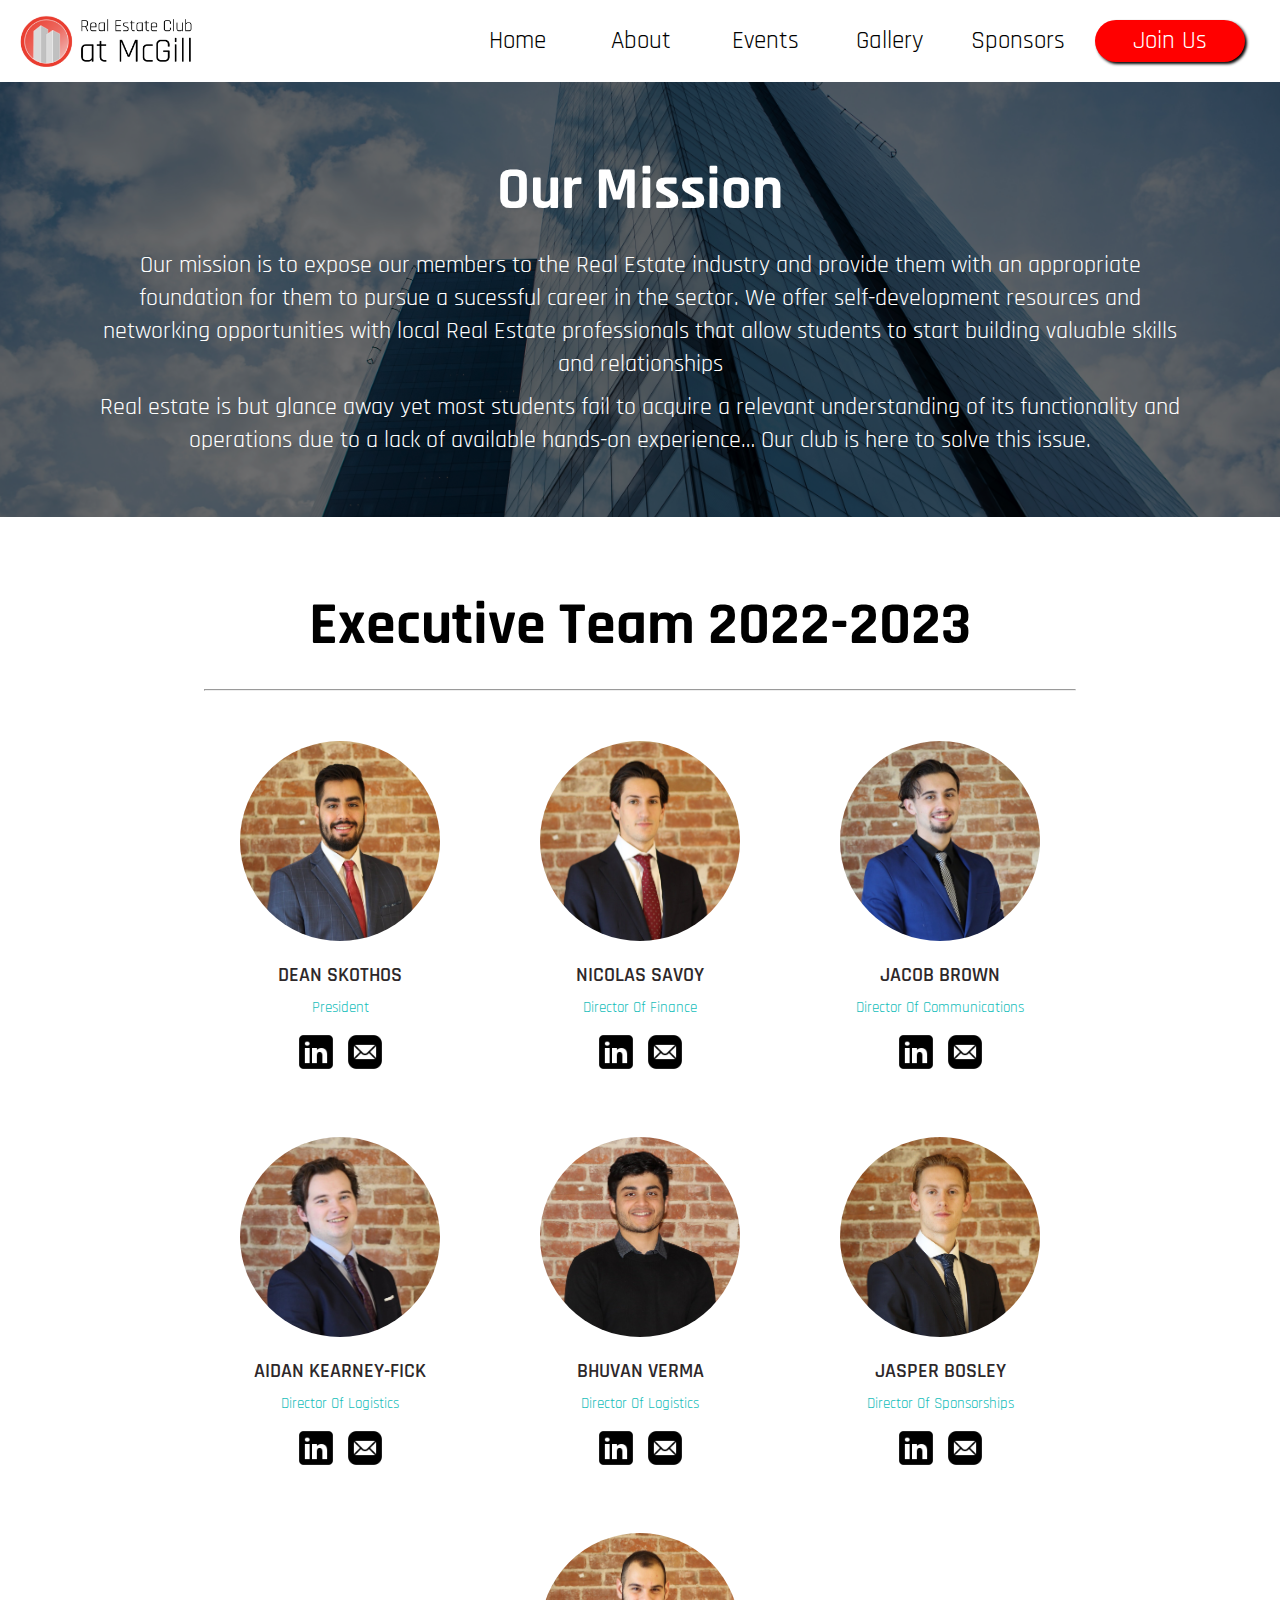
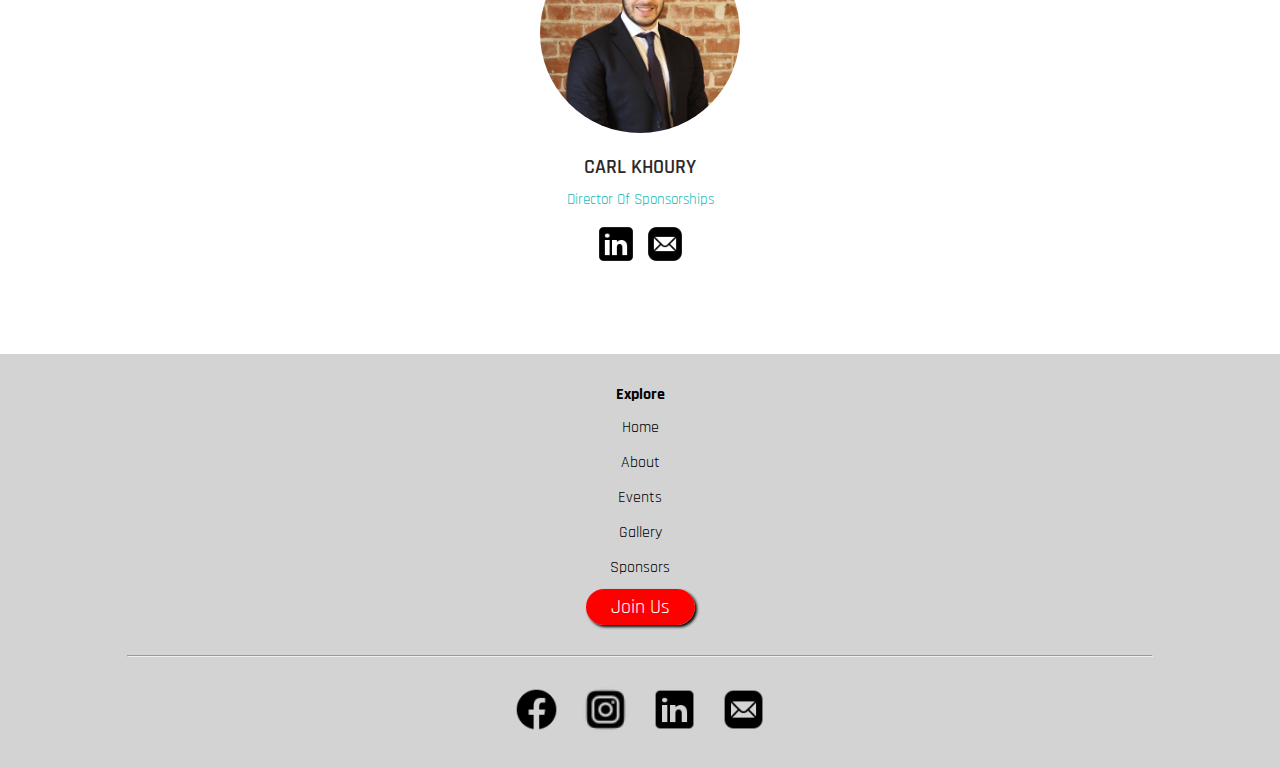
==== about.html @ b733baa9 "added multiple pages" ====
<!DOCTYPE html>
<html lang="en" dir="ltr">
  <head>
    <meta charset="utf-8">
    <meta name="viewport" content="width=device-width, initial-scale=1.0">
    <title>home</title>
    <link rel="stylesheet" href="styles/style.css">
    <link rel="stylesheet" href="styles/about.css">
    <script src="scripts/script.js" charset="utf-8"></script>
    <link href="https://fonts.googleapis.com/css2?family=Rajdhani:wght@300;400;500;600;700&display=swap" rel="stylesheet">
    <link rel="stylesheet" href="https://cdnjs.cloudflare.com/ajax/libs/font-awesome/4.7.0/css/font-awesome.min.css">
    <title></title>
  </head>
  <body>
    <header class="main-header">
      <div class="header-container">
        <a class="header-logo" href="index.html">
          <img src="images/logo_rajdhani.png" alt="mgrec-logo" style="height:62px;width:175px">
        </a>
        <div id="myLinks">
          <a class="toggle-button" href="index.html">Home</a>
          <a class="toggle-button" href="about.html">About</a>
          <a class="toggle-button" href="events.html">Events</a>
          <a class="toggle-button" href="gallery.html">Gallery</a>
          <a class="toggle-button" href="sponsors.html">Sponsors</a>
          <span class=sign-up-button-wrapper><a class="sign-up-button" href="#sign-up">Join Us</a></span>
          <hr id="header-menu-hr">
          <div class="socials-logo-container-header">
            <a href="https://www.facebook.com/realestateclubmcgill/" target="_blank"><img src="images/icons/fb_icon.png" alt="facebook-icon" class="socials-icons"></a>
            <a href="https://www.instagram.com/realestateclubmcgill/" target="_blank"><img src="images/icons/insta_icon.png" alt="instagram-icon" class="socials-icons"></a>
            <a href="https://www.linkedin.com/company/real-estate-club-at-mcgill-university/about/" target="_blank"><img src="images/icons/linkedin_icon.png" alt="linkedin-icon" class="socials-icons"></a>
            <a href="mailto:vpcommunication@reclub.ca" target="_blank"><img src="images/icons/mail_icon.png" alt="email-icon" class="socials-icons"></a>
          </div>
        </div>
        <a href="javascript:void(0);" class="icon" onclick="myFunction()">
          <i class="fa fa-bars"></i>
        </a>
      </div>
    </header>

    <div class="mission-background">
      <div class="section-wrapper">
        <div class="text-wrapper">
          <h1>Our Mission</h1>
          <p>Our mission is to expose our members to the Real Estate industry and provide them with an appropriate foundation for them to pursue a sucessful career in the sector. We offer self-development resources and networking opportunities with local Real Estate professionals that allow students to start building valuable skills and relationships</p>
          <p>Real estate is but glance away yet most students fail to acquire a relevant understanding of its functionality and operations due to a lack of available hands-on experience… Our club is here to solve this issue. </p>
        </div>
      </div>
    </div>
    <div class="executive-team-background">
      <div class="text-wrapper">
        <h1 style="color:black">Executive Team 2022-2023</h1>
        <hr>
        <div class="team-section">
          <!--1st member-->
          <div class="wrapper-executive-member">
            <div class="our-team">
              <div class="pic">
                  <img src="images/executive-team/co-president.jpeg">
              </div>
              <h3 class="title">Dean Skothos</h3>
              <span class="post">President</span>
              <div class="executives-socials">
                <a href="" target="_blank"><img src="images/icons/linkedin_icon.png" alt="linkedin-icon" class="socials-icons"></a>
                <a href="mailto:" target="_blank"><img src="images/icons/mail_icon.png" alt="email-icon" class="socials-icons"></a>
              </div>
            </div>
          </div>



          <!--2nd member-->
          <div class="wrapper-executive-member">
            <div class="our-team">
              <div class="pic">
                  <img src="images/executive-team/finance.jpeg">
              </div>
              <h3 class="title">Nicolas Savoy</h3>
              <span class="post">Director of Finance</span>
              <div class="executives-socials">
                <a href="" target="_blank"><img src="images/icons/linkedin_icon.png" alt="linkedin-icon" class="socials-icons"></a>
                <a href="mailto:" target="_blank"><img src="images/icons/mail_icon.png" alt="email-icon" class="socials-icons"></a>
              </div>
            </div>
          </div>

          <!--3rd member-->
          <div class="wrapper-executive-member">
            <div class="our-team">
              <div class="pic">
                  <img src="images/executive-team/communications.jpeg">
              </div>
              <h3 class="title">Jacob Brown</h3>
              <span class="post">Director of Communications</span>
              <div class="executives-socials">
                <a href="" target="_blank"><img src="images/icons/linkedin_icon.png" alt="linkedin-icon" class="socials-icons"></a>
                <a href="mailto:" target="_blank"><img src="images/icons/mail_icon.png" alt="email-icon" class="socials-icons"></a>
              </div>
            </div>
          </div>

          <!--4th member-->
          <div class="wrapper-executive-member">
            <div class="our-team">
              <div class="pic">
                  <img src="images/executive-team/logistics1.jpeg">
              </div>
              <h3 class="title">Aidan Kearney-Fick</h3>
              <span class="post">Director of Logistics</span>
              <div class="executives-socials">
                <a href="" target="_blank"><img src="images/icons/linkedin_icon.png" alt="linkedin-icon" class="socials-icons"></a>
                <a href="mailto:" target="_blank"><img src="images/icons/mail_icon.png" alt="email-icon" class="socials-icons"></a>
              </div>
            </div>
          </div>

          <!--5th member-->
          <div class="wrapper-executive-member">
            <div class="our-team">
              <div class="pic">
                  <img src="images/executive-team/logistics2.jpeg">
              </div>
              <h3 class="title">Bhuvan Verma</h3>
              <span class="post">Director of Logistics</span>
              <div class="executives-socials">
                <a href="" target="_blank"><img src="images/icons/linkedin_icon.png" alt="linkedin-icon" class="socials-icons"></a>
                <a href="mailto:" target="_blank"><img src="images/icons/mail_icon.png" alt="email-icon" class="socials-icons"></a>
              </div>
            </div>
          </div>

          <!--6th member-->
          <div class="wrapper-executive-member">
            <div class="our-team">
              <div class="pic">
                  <img src="images/executive-team/sponsorships2.jpeg">
              </div>
              <h3 class="title">Jasper Bosley</h3>
              <span class="post">Director of Sponsorships</span>
              <div class="executives-socials">
                <a href="" target="_blank"><img src="images/icons/linkedin_icon.png" alt="linkedin-icon" class="socials-icons"></a>
                <a href="mailto:" target="_blank"><img src="images/icons/mail_icon.png" alt="email-icon" class="socials-icons"></a>
              </div>
            </div>
          </div>

          <!--7th member-->
          <div class="wrapper-executive-member">
            <div class="our-team">
              <div class="pic">
                  <img src="images/executive-team/sponsorships1.jpeg">
              </div>
              <h3 class="title">Carl Khoury</h3>
              <span class="post">Director of Sponsorships</span>
              <div class="executives-socials">
                <a href="" target="_blank"><img src="images/icons/linkedin_icon.png" alt="linkedin-icon" class="socials-icons"></a>
                <a href="mailto:" target="_blank"><img src="images/icons/mail_icon.png" alt="email-icon" class="socials-icons"></a>
              </div>
            </div>
          </div>

        </div>
      </div>
    </div>






    <footer>
      <div class="footer-menu-container">
        <div class="footer-menu">
          <h4><b>Explore</b></h4>
          <a class="footer-menu-button" href="#">Home</a>
          <a class="footer-menu-button" href="#">About</a>
          <a class="footer-menu-button" href="#">Events</a>
          <a class="footer-menu-button" href="#">Gallery</a>
          <a class="footer-menu-button" href="#">Sponsors</a>
          <span class=sign-up-button-wrapper><a class="sign-up-button" href="#sign-up">Join Us</a></span>
        </div>
      </div>
      <hr>
      <div class="socials-logo-container-footer">
        <a href="https://www.facebook.com/realestateclubmcgill/" target="_blank"><img src="images/icons/fb_icon.png" alt="facebook-icon"  class="socials-icons"></a>
        <a href="https://www.instagram.com/realestateclubmcgill/" target="_blank"><img src="images/icons/insta_icon.png" alt="instagram-icon" class="socials-icons"></a>
        <a href="https://www.linkedin.com/company/real-estate-club-at-mcgill-university/about/" target="_blank"><img src="images/icons/linkedin_icon.png" alt="linkedin-icon" class="socials-icons"></a>
        <a href="mailto:vpcommunication@reclub.ca" target="_blank"><img src="images/icons/mail_icon.png" alt="email-icon" class="socials-icons"></a>
      </div>
    </footer>
  </body>
</html>
---- styles/style.css ----
* {
  font-family: 'Rajdhani', sans-serif;
}
body {
  margin: 0;
  padding: 0;
}
footer {
  background-color: lightgrey;
  padding: 30px 0;
}
h1 {
  margin: 20px 0;
  font-size: 60px;
  font-weight: 700;
  color: white;
}
h4 {
  padding: 0;
  margin: 0;
  margin-bottom: 5px;
}
a {
  text-decoration: none;
  color: black;
  border-radius: 30px;
}
hr {
  width: 80%;
  margin: 25px auto;
  background-color: lightgrey;
}

/* Buttons */
.toggle-button {
  padding: 10px 20px;
  font-size: 16px;
  width: 110px;
  display: inline-block;
  margin: 0 auto;
}
.cta-button {
  font-size: 20px;
  padding: 8px 30px;
  color: white;
  width: 150px;
  background-color: red;
  box-shadow: 2px 2px 3px black;
}
.sign-up-button-wrapper {
  display: inline-block;
  margin: 5px 10px;
}
.sign-up-button {
  font-size: 20px;
  padding: 5px 25px;
  color: white;
  width: 100px;
  background-color: red;
  box-shadow: 2px 2px 3px black;
}
.cta-button:hover {
  background-color: lightgrey;
  color: black;
}

/* Socials */
.socials-logo-container-header {
  width: 276px;
  height: 45px;
  text-align: center;
  padding: 5px 0;
  margin: 0 auto;
  display: flex;
}
.socials-logo-container-header a {
  width: 69px;
  height: 45px;
}
.socials-logo-container-footer {
  width: 276px;
  height: 45px;
  text-align: center;
  padding: 5px 0;
  margin: 0 auto;
  display: flex;
}
.socials-logo-container-footer a {
  width: 69px;
  height: 45px;
}
.socials-icons {
  height: 45px;
  width: 45px;
  margin: 0 12px;

}

/* Header */
.main-header {
  position: sticky;
  width: 100%;
  padding: 10px 0;
  overflow: hidden;
  background-color: rgba(255, 255, 255, 1);
}
.header-logo {
  height: 62px;
  width: 175px;
}
.header-container {
  position: relative;
  display: grid;
  margin: 0 20px;
  overflow: hidden;
}
.header-container #myLinks {
  display: none;
  text-align: center;
  width: 100%;
  margin: 25px auto;
  align-items: center;
}
.header-container a {
  text-decoration: none;
  font-size: 25px;
  display: block;
}
.header-container a.icon {
  background: transparent;
  display: flex;
  align-items: center;
  justify-content: center;
  width: 40px;
  height: 40px;
  position: absolute;
  right: 15px;
  padding: 10px 0;
}
.header-container a:hover {
  background-color: lightgrey;
  color: black;
}
/* .active {
  background-color: red;
  color: white;
}*/
#header-menu-hr {
  width: 80%;
  margin: 20px auto;
  background-color: lightgrey;
}

/* Footer */
.footer-menu-container {
  padding: 0;
}
.footer-menu {
  display: grid;
  margin-top: auto;
  margin-bottom: auto;
  padding: 0;
  margin: 0 auto;
  text-align: center;
}
.footer-menu a {
  line-height: 35px;
}

/* Desktop Media Query */
@media only screen and (min-width: 1010px) {
  .header-container {
    display: flex;
    justify-content: space-between;
  }
  .header-container #myLinks {
    display: flex;
    width: 800px;
    justify-content: flex-end;
    margin: 0 5px 0 25px;

  }
  .header-container a {
    margin: 0;
    display: inline-block;
  }
  .header-container a.icon {
    display: none;
  }
  .toggle-button {
    width: 100px;
    margin: 0;
    text-align: center;
    padding: 15px 20px;
  }

  #header-menu-hr {
    display: none;
  }
  .socials-logo-container-header {
    display: none;
  }
}
---- styles/about.css ----
.section-wrapper {
  background-color: rgba(0, 0, 0, 0.55);
  width: 100%;
}
.text-wrapper {
  width: 85%;
  margin: 0 auto;
  padding: 50px 0;
  text-align: center;
  color: white;
}
.text-wrapper p {
  font-size: 24px;
  font-weight: 400;
  line-height: 33px;
  margin: 10px 0;
}
.text-wrapper h1 {
  margin: 20px 0;
  padding: 0;
  font-size: 60px;
  font-weight: 700;
}
.mission-background{
  width: 100%;
  background-image: url(../images/backgrounds/background_3.jpg);
  background-size: cover;
  background-repeat: no-repeat;
  background-position: center;
}

.executive-team-background {
  width: 100%;
  background-color: white;
}
.team-section {
  display: table;
  width: 100%;
  margin: 0;
  text-align: center;
}
.wrapper-executive-member {
  margin: 5px 0;
  width: 300px;
  display: inline-flex;
  justify-content: space-between;
}
.our-team{
    border-radius: 50px;
    text-align: center;
    padding: 20px;
    background: #fff;
    margin: 0 auto;

}
.our-team .pic{
    background: #fff;
    margin: 0 auto;
    display: inline-block;
    width: 200px;
    height: 200px;
    transition: all 0.5s ease 0s;
}
.our-team:hover .pic{
    background: #17bebb;
    border-radius: 50%;
}
.pic img{
    width: 200px;
    height: 200px;
    border-radius: 50%;
}
.our-team .title{
    font-weight: 600;
    color: #2e282a;
    text-transform: uppercase;
    display: block;
    font-size: 20px;
    margin: 15px auto 5px;
    padding: 0;
}
.our-team .post{
    color: #17bebb;
    text-transform: capitalize;
    display: block;
    font-size: 15px;
    margin-top: 10px
}

.executives-socials {
  margin: 15px 0;
  height: 40px
}
.executives-socials a {
  display: inline-block;
  width: 45px;
  height: 40px;
}
.executives-socials img {
  width: 40px;
  height: 40px;
  margin: 0 auto;
}
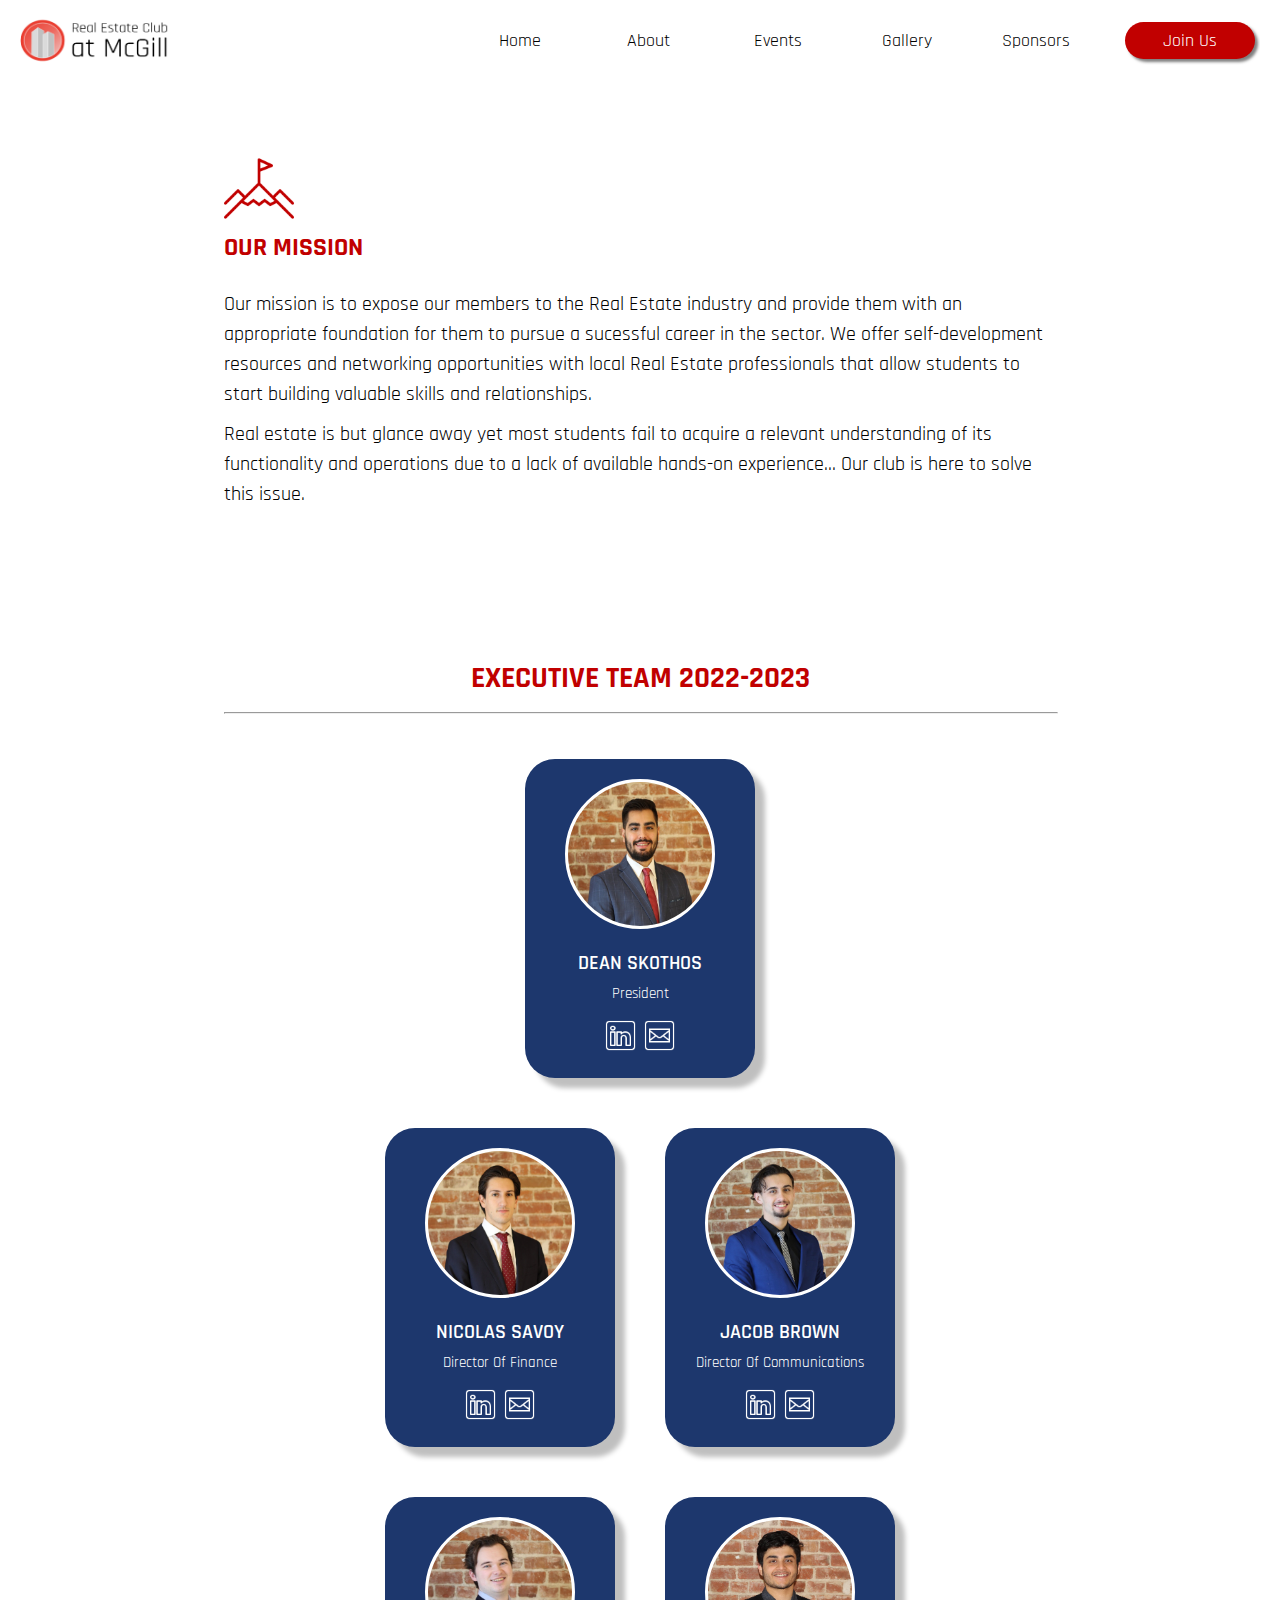
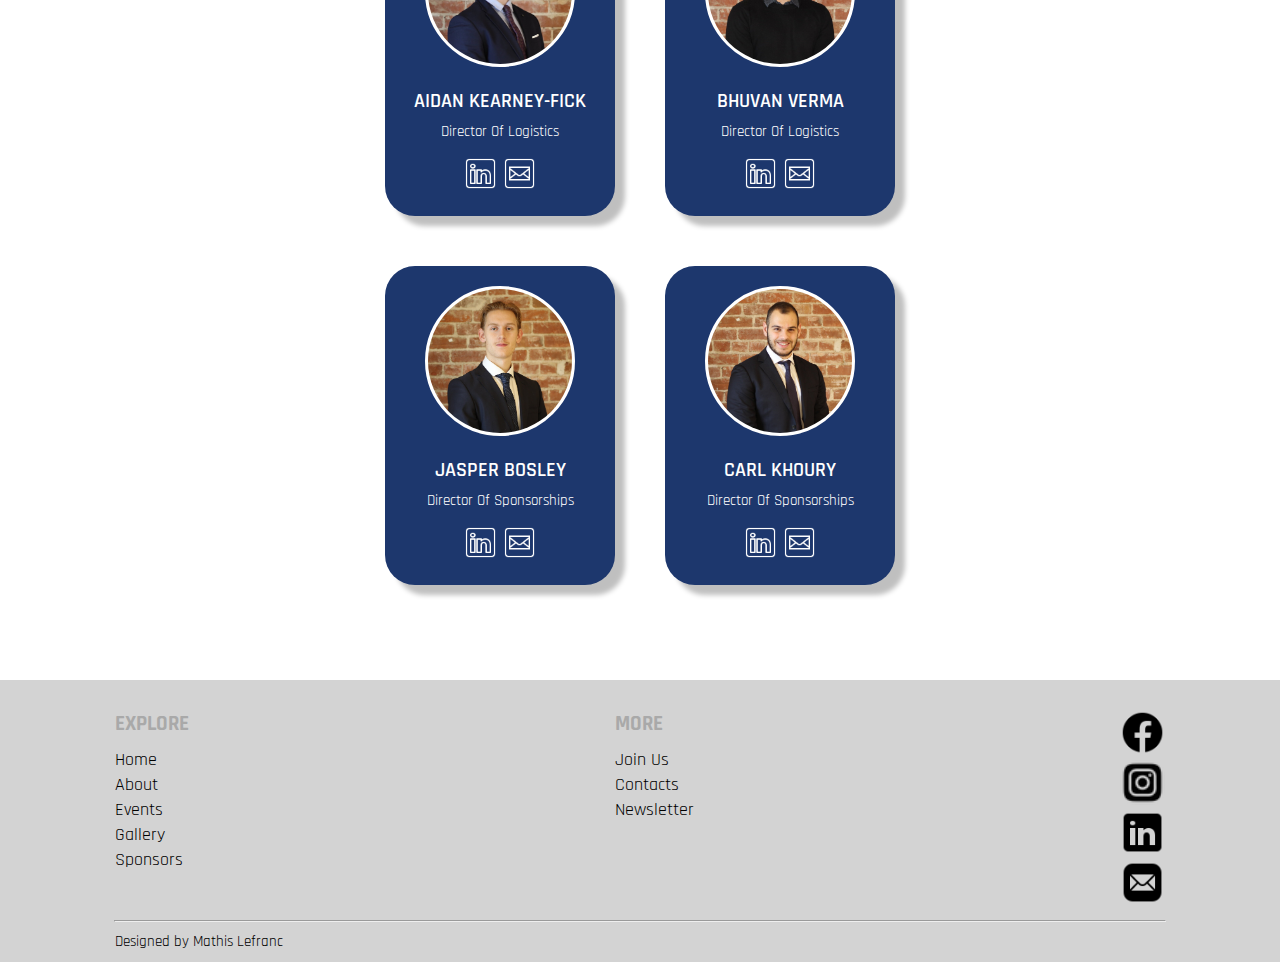
==== commit db013d51: "Completed every web page" ====
--- a/about.html
+++ b/about.html
@@ -2,6 +2,7 @@
 <html lang="en" dir="ltr">
   <head>
     <meta charset="utf-8">
+    <meta name="description" content="This is the official website of the real estate club at McGill University">
     <meta name="viewport" content="width=device-width, initial-scale=1.0">
     <title>home</title>
     <link rel="stylesheet" href="styles/style.css">
@@ -9,51 +10,30 @@
     <script src="scripts/script.js" charset="utf-8"></script>
     <link href="https://fonts.googleapis.com/css2?family=Rajdhani:wght@300;400;500;600;700&display=swap" rel="stylesheet">
     <link rel="stylesheet" href="https://cdnjs.cloudflare.com/ajax/libs/font-awesome/4.7.0/css/font-awesome.min.css">
+    <script src="components/header.js" type="text/javascript" defer></script>
+    <script src="components/footer.js" type="text/javascript" defer></script>
     <title></title>
   </head>
   <body>
-    <header class="main-header">
-      <div class="header-container">
-        <a class="header-logo" href="index.html">
-          <img src="images/logo_rajdhani.png" alt="mgrec-logo" style="height:62px;width:175px">
-        </a>
-        <div id="myLinks">
-          <a class="toggle-button" href="index.html">Home</a>
-          <a class="toggle-button" href="about.html">About</a>
-          <a class="toggle-button" href="events.html">Events</a>
-          <a class="toggle-button" href="gallery.html">Gallery</a>
-          <a class="toggle-button" href="sponsors.html">Sponsors</a>
-          <span class=sign-up-button-wrapper><a class="sign-up-button" href="#sign-up">Join Us</a></span>
-          <hr id="header-menu-hr">
-          <div class="socials-logo-container-header">
-            <a href="https://www.facebook.com/realestateclubmcgill/" target="_blank"><img src="images/icons/fb_icon.png" alt="facebook-icon" class="socials-icons"></a>
-            <a href="https://www.instagram.com/realestateclubmcgill/" target="_blank"><img src="images/icons/insta_icon.png" alt="instagram-icon" class="socials-icons"></a>
-            <a href="https://www.linkedin.com/company/real-estate-club-at-mcgill-university/about/" target="_blank"><img src="images/icons/linkedin_icon.png" alt="linkedin-icon" class="socials-icons"></a>
-            <a href="mailto:vpcommunication@reclub.ca" target="_blank"><img src="images/icons/mail_icon.png" alt="email-icon" class="socials-icons"></a>
-          </div>
-        </div>
-        <a href="javascript:void(0);" class="icon" onclick="myFunction()">
-          <i class="fa fa-bars"></i>
-        </a>
-      </div>
-    </header>
+    <header-component></header-component>
 
-    <div class="mission-background">
-      <div class="section-wrapper">
-        <div class="text-wrapper">
-          <h1>Our Mission</h1>
-          <p>Our mission is to expose our members to the Real Estate industry and provide them with an appropriate foundation for them to pursue a sucessful career in the sector. We offer self-development resources and networking opportunities with local Real Estate professionals that allow students to start building valuable skills and relationships</p>
-          <p>Real estate is but glance away yet most students fail to acquire a relevant understanding of its functionality and operations due to a lack of available hands-on experience… Our club is here to solve this issue. </p>
-        </div>
+    <div class="mission-wrapper">
+      <div class="mission-container">
+        <img src="images/icons/mission-red.png" alt="mission-icon">
+        <h3>OUR MISSION</h3>
+        <p>Our mission is to expose our members to the Real Estate industry and provide them with an appropriate foundation for them to pursue a sucessful career in the sector. We offer self-development resources and networking opportunities with local Real Estate professionals that allow students to start building valuable skills and relationships.</p>
+        <p>Real estate is but glance away yet most students fail to acquire a relevant understanding of its functionality and operations due to a lack of available hands-on experience… Our club is here to solve this issue. </p>
       </div>
     </div>
-    <div class="executive-team-background">
-      <div class="text-wrapper">
-        <h1 style="color:black">Executive Team 2022-2023</h1>
+    <div class="executive-team-wrapper">
+      <div class="executive-team-container">
+        <h2>EXECUTIVE TEAM 2022-2023</h2>
+
         <hr>
+
         <div class="team-section">
           <!--1st member-->
-          <div class="wrapper-executive-member">
+          <div class="executive-member-container" style="width:100%">
             <div class="our-team">
               <div class="pic">
                   <img src="images/executive-team/co-president.jpeg">
@@ -61,16 +41,13 @@
               <h3 class="title">Dean Skothos</h3>
               <span class="post">President</span>
               <div class="executives-socials">
-                <a href="" target="_blank"><img src="images/icons/linkedin_icon.png" alt="linkedin-icon" class="socials-icons"></a>
-                <a href="mailto:" target="_blank"><img src="images/icons/mail_icon.png" alt="email-icon" class="socials-icons"></a>
+                <a href="" target="_blank"><img src="images/icons/linkedin-white.png" alt="linkedin-icon" class="socials-icons"></a>
+                <a href="mailto:" target="_blank"><img src="images/icons/mail-white.png" alt="email-icon" class="socials-icons"></a>
               </div>
             </div>
           </div>
-
-
-
           <!--2nd member-->
-          <div class="wrapper-executive-member">
+          <div class="executive-member-container">
             <div class="our-team">
               <div class="pic">
                   <img src="images/executive-team/finance.jpeg">
@@ -78,14 +55,12 @@
               <h3 class="title">Nicolas Savoy</h3>
               <span class="post">Director of Finance</span>
               <div class="executives-socials">
-                <a href="" target="_blank"><img src="images/icons/linkedin_icon.png" alt="linkedin-icon" class="socials-icons"></a>
-                <a href="mailto:" target="_blank"><img src="images/icons/mail_icon.png" alt="email-icon" class="socials-icons"></a>
-              </div>
+                <a href="" target="_blank"><img src="images/icons/linkedin-white.png" alt="linkedin-icon" class="socials-icons"></a>
+                <a href="mailto:" target="_blank"><img src="images/icons/mail-white.png" alt="email-icon" class="socials-icons"></a>              </div>
             </div>
           </div>
-
           <!--3rd member-->
-          <div class="wrapper-executive-member">
+          <div class="executive-member-container">
             <div class="our-team">
               <div class="pic">
                   <img src="images/executive-team/communications.jpeg">
@@ -93,14 +68,12 @@
               <h3 class="title">Jacob Brown</h3>
               <span class="post">Director of Communications</span>
               <div class="executives-socials">
-                <a href="" target="_blank"><img src="images/icons/linkedin_icon.png" alt="linkedin-icon" class="socials-icons"></a>
-                <a href="mailto:" target="_blank"><img src="images/icons/mail_icon.png" alt="email-icon" class="socials-icons"></a>
-              </div>
+                <a href="" target="_blank"><img src="images/icons/linkedin-white.png" alt="linkedin-icon" class="socials-icons"></a>
+                <a href="mailto:" target="_blank"><img src="images/icons/mail-white.png" alt="email-icon" class="socials-icons"></a>              </div>
             </div>
           </div>
-
           <!--4th member-->
-          <div class="wrapper-executive-member">
+          <div class="executive-member-container">
             <div class="our-team">
               <div class="pic">
                   <img src="images/executive-team/logistics1.jpeg">
@@ -108,14 +81,12 @@
               <h3 class="title">Aidan Kearney-Fick</h3>
               <span class="post">Director of Logistics</span>
               <div class="executives-socials">
-                <a href="" target="_blank"><img src="images/icons/linkedin_icon.png" alt="linkedin-icon" class="socials-icons"></a>
-                <a href="mailto:" target="_blank"><img src="images/icons/mail_icon.png" alt="email-icon" class="socials-icons"></a>
-              </div>
+                <a href="" target="_blank"><img src="images/icons/linkedin-white.png" alt="linkedin-icon" class="socials-icons"></a>
+                <a href="mailto:" target="_blank"><img src="images/icons/mail-white.png" alt="email-icon" class="socials-icons"></a>              </div>
             </div>
           </div>
-
           <!--5th member-->
-          <div class="wrapper-executive-member">
+          <div class="executive-member-container">
             <div class="our-team">
               <div class="pic">
                   <img src="images/executive-team/logistics2.jpeg">
@@ -123,14 +94,12 @@
               <h3 class="title">Bhuvan Verma</h3>
               <span class="post">Director of Logistics</span>
               <div class="executives-socials">
-                <a href="" target="_blank"><img src="images/icons/linkedin_icon.png" alt="linkedin-icon" class="socials-icons"></a>
-                <a href="mailto:" target="_blank"><img src="images/icons/mail_icon.png" alt="email-icon" class="socials-icons"></a>
-              </div>
+                <a href="" target="_blank"><img src="images/icons/linkedin-white.png" alt="linkedin-icon" class="socials-icons"></a>
+                <a href="mailto:" target="_blank"><img src="images/icons/mail-white.png" alt="email-icon" class="socials-icons"></a>              </div>
             </div>
           </div>
-
           <!--6th member-->
-          <div class="wrapper-executive-member">
+          <div class="executive-member-container">
             <div class="our-team">
               <div class="pic">
                   <img src="images/executive-team/sponsorships2.jpeg">
@@ -138,14 +107,12 @@
               <h3 class="title">Jasper Bosley</h3>
               <span class="post">Director of Sponsorships</span>
               <div class="executives-socials">
-                <a href="" target="_blank"><img src="images/icons/linkedin_icon.png" alt="linkedin-icon" class="socials-icons"></a>
-                <a href="mailto:" target="_blank"><img src="images/icons/mail_icon.png" alt="email-icon" class="socials-icons"></a>
-              </div>
+                <a href="" target="_blank"><img src="images/icons/linkedin-white.png" alt="linkedin-icon" class="socials-icons"></a>
+                <a href="mailto:" target="_blank"><img src="images/icons/mail-white.png" alt="email-icon" class="socials-icons"></a>              </div>
             </div>
           </div>
-
           <!--7th member-->
-          <div class="wrapper-executive-member">
+          <div class="executive-member-container">
             <div class="our-team">
               <div class="pic">
                   <img src="images/executive-team/sponsorships1.jpeg">
@@ -153,9 +120,8 @@
               <h3 class="title">Carl Khoury</h3>
               <span class="post">Director of Sponsorships</span>
               <div class="executives-socials">
-                <a href="" target="_blank"><img src="images/icons/linkedin_icon.png" alt="linkedin-icon" class="socials-icons"></a>
-                <a href="mailto:" target="_blank"><img src="images/icons/mail_icon.png" alt="email-icon" class="socials-icons"></a>
-              </div>
+                <a href="" target="_blank"><img src="images/icons/linkedin-white.png" alt="linkedin-icon" class="socials-icons"></a>
+                <a href="mailto:" target="_blank"><img src="images/icons/mail-white.png" alt="email-icon" class="socials-icons"></a>              </div>
             </div>
           </div>
 
@@ -163,29 +129,32 @@
       </div>
     </div>
 
-
-
-
-
-
     <footer>
       <div class="footer-menu-container">
         <div class="footer-menu">
-          <h4><b>Explore</b></h4>
-          <a class="footer-menu-button" href="#">Home</a>
-          <a class="footer-menu-button" href="#">About</a>
-          <a class="footer-menu-button" href="#">Events</a>
-          <a class="footer-menu-button" href="#">Gallery</a>
-          <a class="footer-menu-button" href="#">Sponsors</a>
-          <span class=sign-up-button-wrapper><a class="sign-up-button" href="#sign-up">Join Us</a></span>
+          <h4><b>EXPLORE</b></h4>
+          <a class="footer-menu-button" href="index.html">Home</a>
+          <a class="footer-menu-button" href="about.html">About</a>
+          <a class="footer-menu-button" href="events.html">Events</a>
+          <a class="footer-menu-button" href="gallery.html">Gallery</a>
+          <a class="footer-menu-button" href="sponsors.html">Sponsors</a>
+        </div>
+        <div class="footer-menu">
+          <h4><b>MORE</b></h4>
+          <a class="footer-menu-button" href="sign-up.html">Join Us</a>
+          <a class="footer-menu-button" href="sign-up.html">Contacts</a>
+          <a class="footer-menu-button" href="sign-up.html">Newsletter</a>
+        </div>
+        <div class="socials-logo-container-footer">
+          <a href="https://www.facebook.com/realestateclubmcgill/" target="_blank"><img src="images/icons/fb_icon.png" alt="facebook-icon"  class="socials-icons"></a>
+          <a href="https://www.instagram.com/realestateclubmcgill/" target="_blank"><img src="images/icons/insta_icon.png" alt="instagram-icon" class="socials-icons"></a>
+          <a href="https://www.linkedin.com/company/real-estate-club-at-mcgill-university/about/" target="_blank"><img src="images/icons/linkedin_icon.png" alt="linkedin-icon" class="socials-icons"></a>
+          <a href="mailto:vpcommunication@reclub.ca" target="_blank"><img src="images/icons/mail_icon.png" alt="email-icon" class="socials-icons"></a>
         </div>
       </div>
       <hr>
-      <div class="socials-logo-container-footer">
-        <a href="https://www.facebook.com/realestateclubmcgill/" target="_blank"><img src="images/icons/fb_icon.png" alt="facebook-icon"  class="socials-icons"></a>
-        <a href="https://www.instagram.com/realestateclubmcgill/" target="_blank"><img src="images/icons/insta_icon.png" alt="instagram-icon" class="socials-icons"></a>
-        <a href="https://www.linkedin.com/company/real-estate-club-at-mcgill-university/about/" target="_blank"><img src="images/icons/linkedin_icon.png" alt="linkedin-icon" class="socials-icons"></a>
-        <a href="mailto:vpcommunication@reclub.ca" target="_blank"><img src="images/icons/mail_icon.png" alt="email-icon" class="socials-icons"></a>
+      <div style="width:82%;margin:0 auto;">
+        <p>Designed by Mathis Lefranc</p>
       </div>
     </footer>
   </body>
--- a/styles/style.css
+++ b/styles/style.css
@@ -10,15 +10,28 @@
   padding: 30px 0;
 }
 h1 {
-  margin: 20px 0;
-  font-size: 60px;
+  margin: 0 0 40px;
+  padding: 0;
+  font-size: 50px;
   font-weight: 700;
   color: white;
+  line-height: 60px;
+}
+h2 {
+  font-size: 30px;
+  margin: 0 0 20px;
+
+}
+h3 {
+  font-size: 26px;
+  color: #C10000;
 }
 h4 {
-  padding: 0;
-  margin: 0;
-  margin-bottom: 5px;
+  font-size: 20px;
+  padding: 0;
+  margin: 0;
+  color: darkgrey;
+  margin-bottom: 10px;
 }
 a {
   text-decoration: none;
@@ -26,17 +39,23 @@
   border-radius: 30px;
 }
 hr {
-  width: 80%;
-  margin: 25px auto;
-  background-color: lightgrey;
+  width: 85%;
+  margin: 20px auto;
+  background-color: lightgrey;
+}
+p {
+  font-size: 20px;
+  font-weight: 400;
+  line-height: 30px;
+  margin: 0 0 40px;
 }
 
 /* Buttons */
 .toggle-button {
+  display: inline-block;
   padding: 10px 20px;
-  font-size: 16px;
+  font-size: 19px;
   width: 110px;
-  display: inline-block;
   margin: 0 auto;
 }
 .cta-button {
@@ -44,20 +63,24 @@
   padding: 8px 30px;
   color: white;
   width: 150px;
-  background-color: red;
-  box-shadow: 2px 2px 3px black;
+  background: #C10000;
+  box-shadow: 3px 3px 3px rgba(0, 0, 0, 0.5);
 }
 .sign-up-button-wrapper {
   display: inline-block;
-  margin: 5px 10px;
+  margin-top: 10px;
 }
 .sign-up-button {
   font-size: 20px;
-  padding: 5px 25px;
+  padding: 7px 15px;
   color: white;
   width: 100px;
-  background-color: red;
-  box-shadow: 2px 2px 3px black;
+  background-color: #C10000;
+  box-shadow: 3px 3px 3px rgba(0, 0, 0, 0.5);
+}
+.sign-up-button:hover {
+  background-color: lightgrey;
+  color: black;
 }
 .cta-button:hover {
   background-color: lightgrey;
@@ -69,61 +92,65 @@
   width: 276px;
   height: 45px;
   text-align: center;
-  padding: 5px 0;
   margin: 0 auto;
   display: flex;
+  justify-content: center;
+  align-content: center;
 }
 .socials-logo-container-header a {
   width: 69px;
   height: 45px;
 }
 .socials-logo-container-footer {
-  width: 276px;
-  height: 45px;
   text-align: center;
-  padding: 5px 0;
-  margin: 0 auto;
-  display: flex;
+  margin: 0;
+  flex-flow: column;
+  display: flex;
+  justify-content: space-between;
+  align-content: center;
 }
 .socials-logo-container-footer a {
-  width: 69px;
-  height: 45px;
+  width: 45px;
+  height: 45px;
+  margin: 0 0 5px;
+
 }
 .socials-icons {
   height: 45px;
   width: 45px;
-  margin: 0 12px;
-
 }
 
 /* Header */
 .main-header {
   position: sticky;
   width: 100%;
-  padding: 10px 0;
   overflow: hidden;
   background-color: rgba(255, 255, 255, 1);
 }
+.main-header hr {
+  margin: 25px auto;
+}
 .header-logo {
-  height: 62px;
-  width: 175px;
+  height: 50px;
+  width: 150px;
+  padding: 5px 0;
 }
 .header-container {
-  position: relative;
   display: grid;
   margin: 0 20px;
+  padding: 10px 0;
   overflow: hidden;
 }
 .header-container #myLinks {
   display: none;
   text-align: center;
   width: 100%;
-  margin: 25px auto;
   align-items: center;
+  padding: 20px 0;
 }
 .header-container a {
   text-decoration: none;
-  font-size: 25px;
+  font-size: 18px;
   display: block;
 }
 .header-container a.icon {
@@ -138,37 +165,57 @@
   padding: 10px 0;
 }
 .header-container a:hover {
-  background-color: lightgrey;
-  color: black;
-}
-/* .active {
+  color: black;
+}
+.active {
   background-color: red;
   color: white;
-}*/
-#header-menu-hr {
-  width: 80%;
-  margin: 20px auto;
-  background-color: lightgrey;
-}
+}
+
 
 /* Footer */
+footer {
+  margin: 0;
+  padding: 0;
+}
 .footer-menu-container {
-  padding: 0;
+  width: 82%;
+  margin: 0 auto;
+  padding-top: 30px;
+  display: flex;
+  justify-content: space-between;
 }
 .footer-menu {
-  display: grid;
-  margin-top: auto;
-  margin-bottom: auto;
-  padding: 0;
-  margin: 0 auto;
-  text-align: center;
+  display: inline-flex;
+  flex-flow: column;
 }
 .footer-menu a {
-  line-height: 35px;
+  line-height: 25px;
+  font-size: 18px;
+}
+.footer-menu h4 {
+  font-size: 21px;
+}
+footer hr {
+  margin: 10px auto 0;
+  background-color: black;
+  width: 82%;
+}
+footer p {
+  margin: 0;
+  padding: 5px 0;
+  font-size: 15px;
 }
 
 /* Desktop Media Query */
-@media only screen and (min-width: 1010px) {
+@media only screen and (min-width: 1100px) {
+  h1 {
+    font-size: 65px;
+    line-height: 65px;
+  }
+  p {
+    font-size: 20px;
+  }
   .header-container {
     display: flex;
     justify-content: space-between;
@@ -176,9 +223,10 @@
   .header-container #myLinks {
     display: flex;
     width: 800px;
+    height: 50px;
     justify-content: flex-end;
-    margin: 0 5px 0 25px;
-
+    margin: 0 5px 0 0;
+    padding: 5px 0;
   }
   .header-container a {
     margin: 0;
@@ -188,12 +236,14 @@
     display: none;
   }
   .toggle-button {
-    width: 100px;
     margin: 0;
     text-align: center;
-    padding: 15px 20px;
-  }
-
+    padding: 0 20px 0;
+  }
+  .sign-up-button-wrapper {
+    margin-left: 24px;
+    margin-top: 0;
+  }
   #header-menu-hr {
     display: none;
   }
--- a/styles/about.css
+++ b/styles/about.css
@@ -1,104 +1,117 @@
-
-.section-wrapper {
-  background-color: rgba(0, 0, 0, 0.55);
+/* 1st Section */
+.mission-wrapper {
   width: 100%;
+  padding: 70px 0;
 }
-.text-wrapper {
+.mission-container {
   width: 85%;
   margin: 0 auto;
-  padding: 50px 0;
-  text-align: center;
+  text-align: left;
   color: white;
+
 }
-.text-wrapper p {
-  font-size: 24px;
-  font-weight: 400;
-  line-height: 33px;
+.mission-container h3 {
+  color: #C10000;
+  margin: 5px 0 25px;
+}
+.mission-container p {
   margin: 10px 0;
+  color: black;
 }
-.text-wrapper h1 {
-  margin: 20px 0;
-  padding: 0;
-  font-size: 60px;
-  font-weight: 700;
-}
-.mission-background{
-  width: 100%;
-  background-image: url(../images/backgrounds/background_3.jpg);
-  background-size: cover;
-  background-repeat: no-repeat;
-  background-position: center;
+.mission-container img {
+  width: 70px;
 }
 
-.executive-team-background {
+/* 2nd Section */
+.executive-team-wrapper {
   width: 100%;
   background-color: white;
 }
+.executive-team-container {
+  width: 85%;
+  margin: 0 auto;
+  padding: 70px 0;
+  text-align: center;
+}
+.executive-team-container h2 {
+  color: #C10000;
+  margin: 0 0 15px;
+}
 .team-section {
-  display: table;
+  display: flex;
+  flex-flow: row wrap;
+  justify-content: center;
   width: 100%;
   margin: 0;
-  text-align: center;
+
 }
-.wrapper-executive-member {
-  margin: 5px 0;
-  width: 300px;
-  display: inline-flex;
-  justify-content: space-between;
+.executive-member-container {
+  margin: 25px;
+  display: inline-block;
 }
 .our-team{
-    border-radius: 50px;
     text-align: center;
-    padding: 20px;
-    background: #fff;
+    padding: 20px 5px;
+    background: #1D376D;
+    box-shadow: 10px 10px 5px rgba(0, 0, 0, 0.25);
+    border-radius: 30px;
     margin: 0 auto;
-
+    width: 220px;
 }
 .our-team .pic{
     background: #fff;
     margin: 0 auto;
     display: inline-block;
-    width: 200px;
-    height: 200px;
-    transition: all 0.5s ease 0s;
-}
-.our-team:hover .pic{
-    background: #17bebb;
+    width: 150px;
+    height: 150px;
     border-radius: 50%;
+    border: 3px solid #FFFFFF;
+    box-sizing: border-box;
 }
 .pic img{
-    width: 200px;
-    height: 200px;
+    width: 144px;
+    height: 144px;
     border-radius: 50%;
 }
 .our-team .title{
-    font-weight: 600;
-    color: #2e282a;
+    color: white;
     text-transform: uppercase;
     display: block;
+    margin: 15px auto 0;
+    padding: 0;
+    font-weight: 600;
     font-size: 20px;
-    margin: 15px auto 5px;
-    padding: 0;
+    line-height: 32px;
 }
 .our-team .post{
-    color: #17bebb;
+    color: white;
     text-transform: capitalize;
     display: block;
     font-size: 15px;
-    margin-top: 10px
+    margin-top: 5px;
 }
-
 .executives-socials {
-  margin: 15px 0;
+  margin: 15px 0 0;
   height: 40px
 }
 .executives-socials a {
   display: inline-block;
-  width: 45px;
-  height: 40px;
+  width: 35px;
+  height: 35px;
 }
 .executives-socials img {
-  width: 40px;
-  height: 40px;
+  width: 35px;
+  height: 35px;
   margin: 0 auto;
 }
+.executive-team-container hr {
+  width: 100%;
+  margin: 0 auto 20px;
+}
+
+
+@media only screen and (min-width: 1100px) {
+  .mission-container, .executive-team-container {
+    width: 65%;
+  }
+}
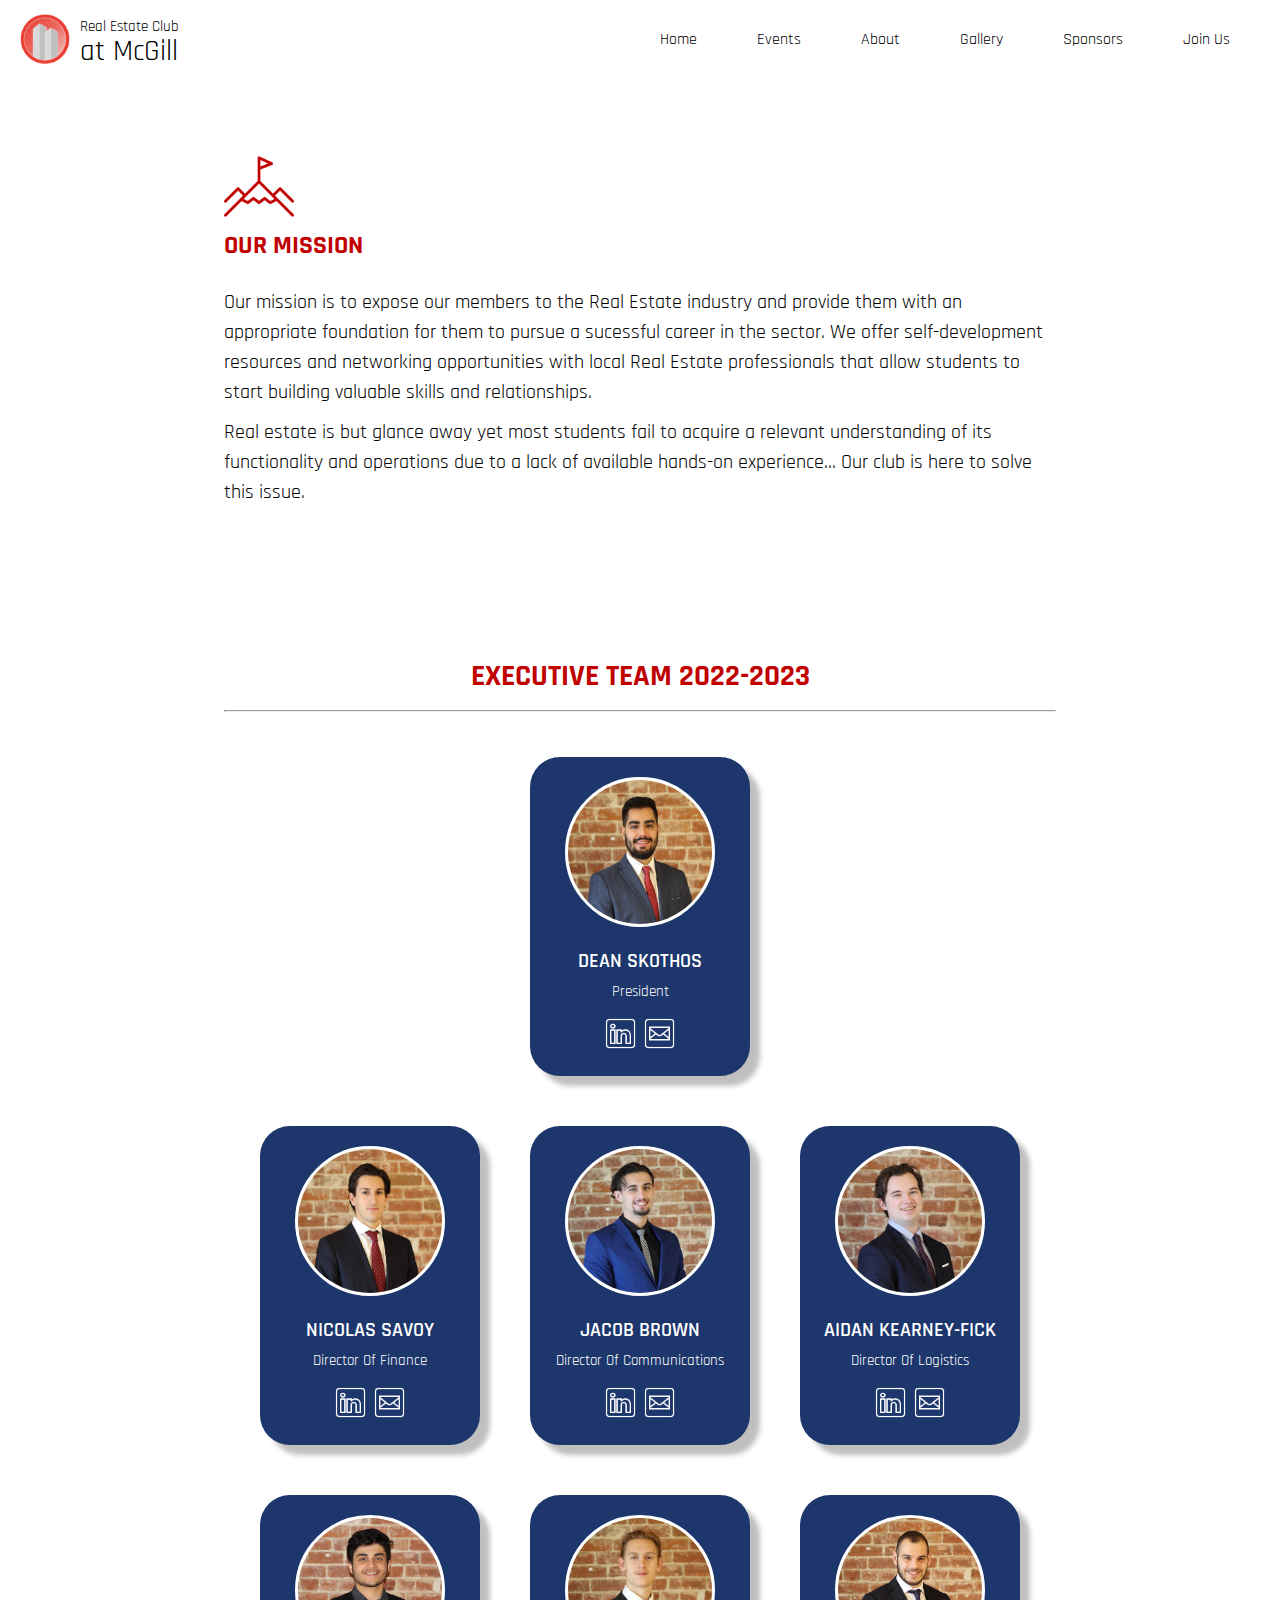
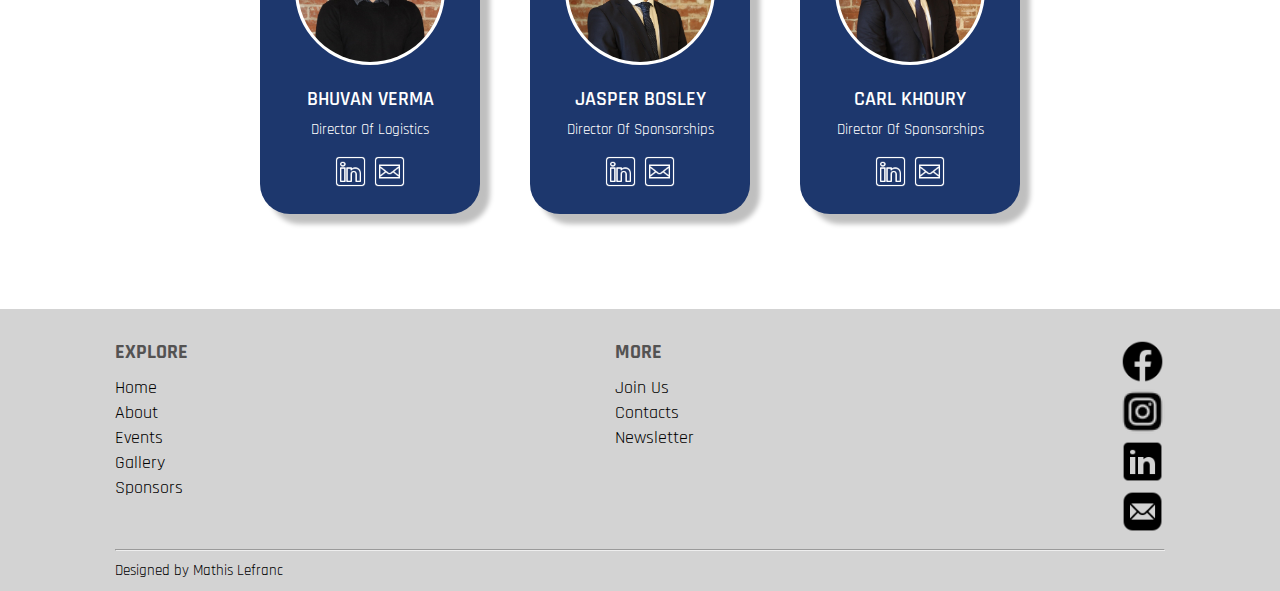
==== commit 385f7196: "latest update" ====
--- a/about.html
+++ b/about.html
@@ -7,127 +7,155 @@
     <title>home</title>
     <link rel="stylesheet" href="styles/style.css">
     <link rel="stylesheet" href="styles/about.css">
-    <script src="scripts/script.js" charset="utf-8"></script>
+    <script src="scripts/script.js" charset="utf-8" defer></script>
     <link href="https://fonts.googleapis.com/css2?family=Rajdhani:wght@300;400;500;600;700&display=swap" rel="stylesheet">
     <link rel="stylesheet" href="https://cdnjs.cloudflare.com/ajax/libs/font-awesome/4.7.0/css/font-awesome.min.css">
-    <script src="components/header.js" type="text/javascript" defer></script>
-    <script src="components/footer.js" type="text/javascript" defer></script>
-    <title></title>
   </head>
   <body>
-    <header-component></header-component>
+    <nav class="navbar">
+      <div class="brand-title">
+        <a style="padding: 0 0;height: 50px;" href="index.html">
+          <img src="images/logo-copy.png" alt="">
+        </a>
+        <a href="index.html">
+          <div class="title-top">
+            Real Estate Club
+          </div>
+          <div class="title-bottom">
+            at McGill
+          </div>
+        </a>
+      </div>
+      <a href="#" class="toggle-button">
+        <span class="bar"></span>
+        <span class="bar"></span>
+        <span class="bar"></span>
+      </a>
+      <div class="navbar-links">
+        <ul>
+          <li><a href="index.html">Home</a></li>
+          <li><a href="events.html">Events</a></li>
+          <li><a href="about.html">About</a></li>
+          <li><a href="gallery.html">Gallery</a></li>
+          <li><a href="sponsors.html">Sponsors</a></li>
+          <li><a href="sign-up.html">Join Us</a></li>
+        </ul>
+      </div>
+    </nav>
+    <main>
+      <div class="mission-wrapper">
+        <div class="mission-container">
+          <img src="images/icons/mission-red.png" alt="mission-icon">
+          <h3>OUR MISSION</h3>
+          <p>Our mission is to expose our members to the Real Estate industry and provide them with an appropriate foundation for them to pursue a sucessful career in the sector. We offer self-development resources and networking opportunities with local Real Estate professionals that allow students to start building valuable skills and relationships.</p>
+          <p>Real estate is but glance away yet most students fail to acquire a relevant understanding of its functionality and operations due to a lack of available hands-on experience… Our club is here to solve this issue. </p>
+        </div>
+      </div>
+      <div class="executive-team-wrapper">
+        <div class="executive-team-container">
+          <h2>EXECUTIVE TEAM 2022-2023</h2>
 
-    <div class="mission-wrapper">
-      <div class="mission-container">
-        <img src="images/icons/mission-red.png" alt="mission-icon">
-        <h3>OUR MISSION</h3>
-        <p>Our mission is to expose our members to the Real Estate industry and provide them with an appropriate foundation for them to pursue a sucessful career in the sector. We offer self-development resources and networking opportunities with local Real Estate professionals that allow students to start building valuable skills and relationships.</p>
-        <p>Real estate is but glance away yet most students fail to acquire a relevant understanding of its functionality and operations due to a lack of available hands-on experience… Our club is here to solve this issue. </p>
-      </div>
-    </div>
-    <div class="executive-team-wrapper">
-      <div class="executive-team-container">
-        <h2>EXECUTIVE TEAM 2022-2023</h2>
+          <hr>
 
-        <hr>
-
-        <div class="team-section">
-          <!--1st member-->
-          <div class="executive-member-container" style="width:100%">
-            <div class="our-team">
-              <div class="pic">
-                  <img src="images/executive-team/co-president.jpeg">
-              </div>
-              <h3 class="title">Dean Skothos</h3>
-              <span class="post">President</span>
-              <div class="executives-socials">
-                <a href="" target="_blank"><img src="images/icons/linkedin-white.png" alt="linkedin-icon" class="socials-icons"></a>
-                <a href="mailto:" target="_blank"><img src="images/icons/mail-white.png" alt="email-icon" class="socials-icons"></a>
+          <div class="team-section">
+            <!--1st member-->
+            <div class="executive-member-container" style="width:100%">
+              <div class="our-team">
+                <div class="pic">
+                    <img src="images/executive-team/co-president.jpeg">
+                </div>
+                <h3 class="title">Dean Skothos</h3>
+                <span class="post">President</span>
+                <div class="executives-socials">
+                  <a href="" target="_blank"><img src="images/icons/linkedin-white.png" alt="linkedin-icon" class="socials-icons"></a>
+                  <a href="mailto:" target="_blank"><img src="images/icons/mail-white.png" alt="email-icon" class="socials-icons"></a>
+                </div>
               </div>
             </div>
+            <!--2nd member-->
+            <div class="executive-member-container">
+              <div class="our-team">
+                <div class="pic">
+                    <img src="images/executive-team/finance.jpeg">
+                </div>
+                <h3 class="title">Nicolas Savoy</h3>
+                <span class="post">Director of Finance</span>
+                <div class="executives-socials">
+                  <a href="" target="_blank"><img src="images/icons/linkedin-white.png" alt="linkedin-icon" class="socials-icons"></a>
+                  <a href="mailto:" target="_blank"><img src="images/icons/mail-white.png" alt="email-icon" class="socials-icons"></a>              </div>
+              </div>
+            </div>
+            <!--3rd member-->
+            <div class="executive-member-container">
+              <div class="our-team">
+                <div class="pic">
+                    <img src="images/executive-team/communications.jpeg">
+                </div>
+                <h3 class="title">Jacob Brown</h3>
+                <span class="post">Director of Communications</span>
+                <div class="executives-socials">
+                  <a href="" target="_blank"><img src="images/icons/linkedin-white.png" alt="linkedin-icon" class="socials-icons"></a>
+                  <a href="mailto:" target="_blank"><img src="images/icons/mail-white.png" alt="email-icon" class="socials-icons"></a>              </div>
+              </div>
+            </div>
+            <!--4th member-->
+            <div class="executive-member-container">
+              <div class="our-team">
+                <div class="pic">
+                    <img src="images/executive-team/logistics1.jpeg">
+                </div>
+                <h3 class="title">Aidan Kearney-Fick</h3>
+                <span class="post">Director of Logistics</span>
+                <div class="executives-socials">
+                  <a href="" target="_blank"><img src="images/icons/linkedin-white.png" alt="linkedin-icon" class="socials-icons"></a>
+                  <a href="mailto:" target="_blank"><img src="images/icons/mail-white.png" alt="email-icon" class="socials-icons"></a>              </div>
+              </div>
+            </div>
+            <!--5th member-->
+            <div class="executive-member-container">
+              <div class="our-team">
+                <div class="pic">
+                    <img src="images/executive-team/logistics2.jpeg">
+                </div>
+                <h3 class="title">Bhuvan Verma</h3>
+                <span class="post">Director of Logistics</span>
+                <div class="executives-socials">
+                  <a href="" target="_blank"><img src="images/icons/linkedin-white.png" alt="linkedin-icon" class="socials-icons"></a>
+                  <a href="mailto:" target="_blank"><img src="images/icons/mail-white.png" alt="email-icon" class="socials-icons"></a>              </div>
+              </div>
+            </div>
+            <!--6th member-->
+            <div class="executive-member-container">
+              <div class="our-team">
+                <div class="pic">
+                    <img src="images/executive-team/sponsorships2.jpeg">
+                </div>
+                <h3 class="title">Jasper Bosley</h3>
+                <span class="post">Director of Sponsorships</span>
+                <div class="executives-socials">
+                  <a href="" target="_blank"><img src="images/icons/linkedin-white.png" alt="linkedin-icon" class="socials-icons"></a>
+                  <a href="mailto:" target="_blank"><img src="images/icons/mail-white.png" alt="email-icon" class="socials-icons"></a>              </div>
+              </div>
+            </div>
+            <!--7th member-->
+            <div class="executive-member-container">
+              <div class="our-team">
+                <div class="pic">
+                    <img src="images/executive-team/sponsorships1.jpeg">
+                </div>
+                <h3 class="title">Carl Khoury</h3>
+                <span class="post">Director of Sponsorships</span>
+                <div class="executives-socials">
+                  <a href="" target="_blank"><img src="images/icons/linkedin-white.png" alt="linkedin-icon" class="socials-icons"></a>
+                  <a href="mailto:" target="_blank"><img src="images/icons/mail-white.png" alt="email-icon" class="socials-icons"></a>              </div>
+              </div>
+            </div>
+
           </div>
-          <!--2nd member-->
-          <div class="executive-member-container">
-            <div class="our-team">
-              <div class="pic">
-                  <img src="images/executive-team/finance.jpeg">
-              </div>
-              <h3 class="title">Nicolas Savoy</h3>
-              <span class="post">Director of Finance</span>
-              <div class="executives-socials">
-                <a href="" target="_blank"><img src="images/icons/linkedin-white.png" alt="linkedin-icon" class="socials-icons"></a>
-                <a href="mailto:" target="_blank"><img src="images/icons/mail-white.png" alt="email-icon" class="socials-icons"></a>              </div>
-            </div>
-          </div>
-          <!--3rd member-->
-          <div class="executive-member-container">
-            <div class="our-team">
-              <div class="pic">
-                  <img src="images/executive-team/communications.jpeg">
-              </div>
-              <h3 class="title">Jacob Brown</h3>
-              <span class="post">Director of Communications</span>
-              <div class="executives-socials">
-                <a href="" target="_blank"><img src="images/icons/linkedin-white.png" alt="linkedin-icon" class="socials-icons"></a>
-                <a href="mailto:" target="_blank"><img src="images/icons/mail-white.png" alt="email-icon" class="socials-icons"></a>              </div>
-            </div>
-          </div>
-          <!--4th member-->
-          <div class="executive-member-container">
-            <div class="our-team">
-              <div class="pic">
-                  <img src="images/executive-team/logistics1.jpeg">
-              </div>
-              <h3 class="title">Aidan Kearney-Fick</h3>
-              <span class="post">Director of Logistics</span>
-              <div class="executives-socials">
-                <a href="" target="_blank"><img src="images/icons/linkedin-white.png" alt="linkedin-icon" class="socials-icons"></a>
-                <a href="mailto:" target="_blank"><img src="images/icons/mail-white.png" alt="email-icon" class="socials-icons"></a>              </div>
-            </div>
-          </div>
-          <!--5th member-->
-          <div class="executive-member-container">
-            <div class="our-team">
-              <div class="pic">
-                  <img src="images/executive-team/logistics2.jpeg">
-              </div>
-              <h3 class="title">Bhuvan Verma</h3>
-              <span class="post">Director of Logistics</span>
-              <div class="executives-socials">
-                <a href="" target="_blank"><img src="images/icons/linkedin-white.png" alt="linkedin-icon" class="socials-icons"></a>
-                <a href="mailto:" target="_blank"><img src="images/icons/mail-white.png" alt="email-icon" class="socials-icons"></a>              </div>
-            </div>
-          </div>
-          <!--6th member-->
-          <div class="executive-member-container">
-            <div class="our-team">
-              <div class="pic">
-                  <img src="images/executive-team/sponsorships2.jpeg">
-              </div>
-              <h3 class="title">Jasper Bosley</h3>
-              <span class="post">Director of Sponsorships</span>
-              <div class="executives-socials">
-                <a href="" target="_blank"><img src="images/icons/linkedin-white.png" alt="linkedin-icon" class="socials-icons"></a>
-                <a href="mailto:" target="_blank"><img src="images/icons/mail-white.png" alt="email-icon" class="socials-icons"></a>              </div>
-            </div>
-          </div>
-          <!--7th member-->
-          <div class="executive-member-container">
-            <div class="our-team">
-              <div class="pic">
-                  <img src="images/executive-team/sponsorships1.jpeg">
-              </div>
-              <h3 class="title">Carl Khoury</h3>
-              <span class="post">Director of Sponsorships</span>
-              <div class="executives-socials">
-                <a href="" target="_blank"><img src="images/icons/linkedin-white.png" alt="linkedin-icon" class="socials-icons"></a>
-                <a href="mailto:" target="_blank"><img src="images/icons/mail-white.png" alt="email-icon" class="socials-icons"></a>              </div>
-            </div>
-          </div>
-
         </div>
       </div>
-    </div>
+    </main>
+
 
     <footer>
       <div class="footer-menu-container">
--- a/styles/style.css
+++ b/styles/style.css
@@ -1,5 +1,6 @@
 * {
   font-family: 'Rajdhani', sans-serif;
+  box-sizing: border-box;
 }
 body {
   margin: 0;
@@ -49,15 +50,112 @@
   line-height: 30px;
   margin: 0 0 40px;
 }
+ul {
+  margin: 0;
+}
+
+.navbar {
+  display: flex;
+  justify-content: space-between;
+  align-items: center;
+  color: black;
+}
+.brand-title {
+  font-size: 25px;
+  padding: 0.875rem 1.25rem;
+  line-height: 25px;
+  display: flex;
+  align-items: center;
+}
+.brand-title a {
+  font-size: 20px;
+  padding: 0 10px;
+}
+.brand-title img {
+  width: 50px;
+  height: 50px;
+}
+.title-top {
+  font-size: 15px;
+}
+.title-bottom {
+  font-size: 29px;
+}
+.navbar-links {
+  padding: 0 1.25rem;
+  display: flex;
+  transition: red 0.5s ease-in 0.3s;
+}
+.navbar-links ul {
+  margin: 0;
+  padding: 0;
+  display: flex;
+}
+.navbar-links li {
+  list-style: none;
+}
+.navbar-links li:hover {
+  background-color: lightgrey;
+}
+.navbar-links li a {
+  text-decoration: none;
+  color: black;
+  display: block;
+  padding: 10px 30px;
+}
+.toggle-button {
+  position: absolute;
+  top: 28px;
+  right: 20px;
+  display: none;
+  flex-direction: column;
+  justify-content: space-between;
+  width: 30px;
+  height: 23px;
+}
+.toggle-button .bar {
+  height: 3px;
+  width: 100%;
+  background-color: black;
+  border-radius: 40px;
+}
+
+@media (max-width: 900px) {
+  .toggle-button {
+    display: flex;
+  }
+
+  .navbar-links {
+    display: none;
+    width: 100%;
+  }
+
+  .navbar {
+    flex-direction: column;
+    align-items: flex-start;
+  }
+
+  .navbar-links ul {
+    flex-direction: column;
+    width: 100%;
+  }
+
+  .navbar-links li {
+    text-align: center;
+    font-size: 20px;
+  }
+
+  .navbar-links li a {
+    padding: 0.75rem;
+  }
+
+  .navbar-links.active {
+    display: flex;
+    padding: 20px 0 40px;
+  }
+}
 
 /* Buttons */
-.toggle-button {
-  display: inline-block;
-  padding: 10px 20px;
-  font-size: 19px;
-  width: 110px;
-  margin: 0 auto;
-}
 .cta-button {
   font-size: 20px;
   padding: 8px 30px;
@@ -120,59 +218,6 @@
   width: 45px;
 }
 
-/* Header */
-.main-header {
-  position: sticky;
-  width: 100%;
-  overflow: hidden;
-  background-color: rgba(255, 255, 255, 1);
-}
-.main-header hr {
-  margin: 25px auto;
-}
-.header-logo {
-  height: 50px;
-  width: 150px;
-  padding: 5px 0;
-}
-.header-container {
-  display: grid;
-  margin: 0 20px;
-  padding: 10px 0;
-  overflow: hidden;
-}
-.header-container #myLinks {
-  display: none;
-  text-align: center;
-  width: 100%;
-  align-items: center;
-  padding: 20px 0;
-}
-.header-container a {
-  text-decoration: none;
-  font-size: 18px;
-  display: block;
-}
-.header-container a.icon {
-  background: transparent;
-  display: flex;
-  align-items: center;
-  justify-content: center;
-  width: 40px;
-  height: 40px;
-  position: absolute;
-  right: 15px;
-  padding: 10px 0;
-}
-.header-container a:hover {
-  color: black;
-}
-.active {
-  background-color: red;
-  color: white;
-}
-
-
 /* Footer */
 footer {
   margin: 0;
@@ -194,7 +239,8 @@
   font-size: 18px;
 }
 .footer-menu h4 {
-  font-size: 21px;
+  font-size: 20px;
+  color: #535252;
 }
 footer hr {
   margin: 10px auto 0;
--- a/styles/about.css
+++ b/styles/about.css
@@ -50,23 +50,23 @@
   display: inline-block;
 }
 .our-team{
-    text-align: center;
-    padding: 20px 5px;
-    background: #1D376D;
-    box-shadow: 10px 10px 5px rgba(0, 0, 0, 0.25);
-    border-radius: 30px;
-    margin: 0 auto;
-    width: 220px;
+  text-align: center;
+  padding: 20px 5px;
+  background: #1D376D;
+  box-shadow: 10px 10px 5px rgba(0, 0, 0, 0.25);
+  border-radius: 30px;
+  margin: 0 auto;
+  width: 220px;
 }
 .our-team .pic{
-    background: #fff;
-    margin: 0 auto;
-    display: inline-block;
-    width: 150px;
-    height: 150px;
-    border-radius: 50%;
-    border: 3px solid #FFFFFF;
-    box-sizing: border-box;
+  background: #fff;
+  margin: 0 auto;
+  display: inline-block;
+  width: 150px;
+  height: 150px;
+  border-radius: 50%;
+  border: 3px solid #FFFFFF;
+  box-sizing: border-box;
 }
 .pic img{
     width: 144px;
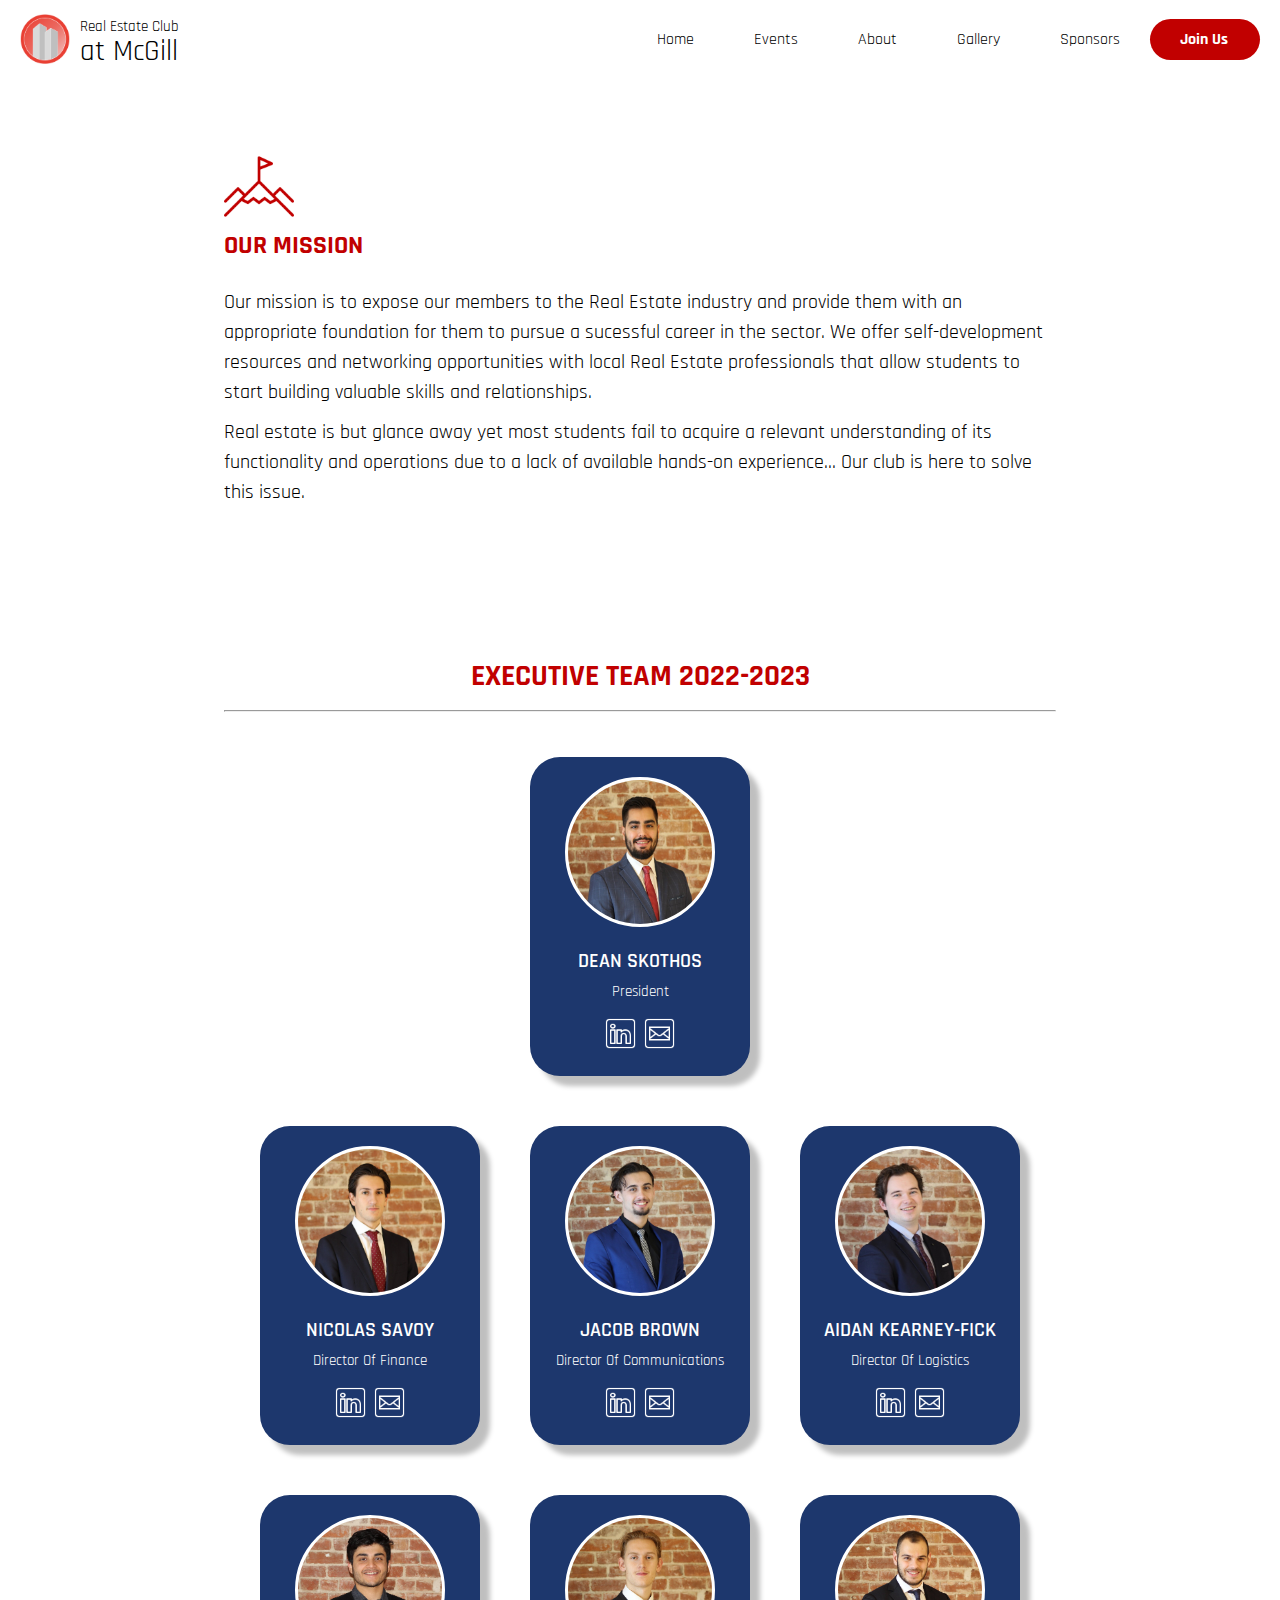
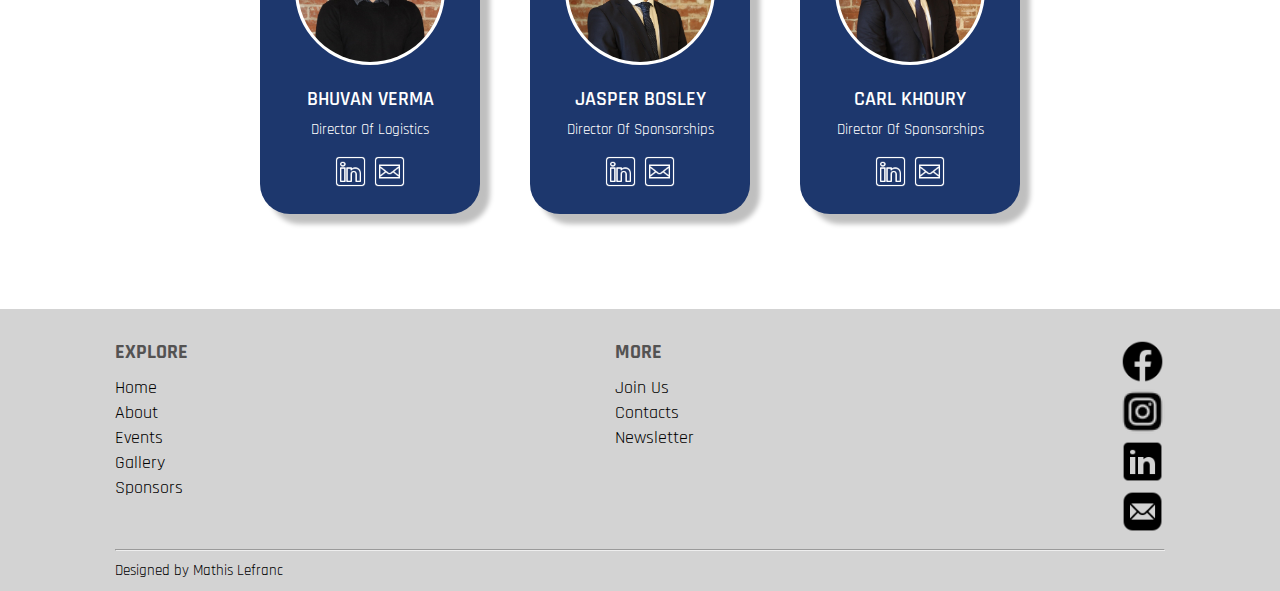
==== commit a5f7cf0c: "added some js" ====
--- a/about.html
+++ b/about.html
@@ -38,7 +38,7 @@
           <li><a href="about.html">About</a></li>
           <li><a href="gallery.html">Gallery</a></li>
           <li><a href="sponsors.html">Sponsors</a></li>
-          <li><a href="sign-up.html">Join Us</a></li>
+          <li><a class="join-us-button" href="sign-up.html">Join Us</a></li>
         </ul>
       </div>
     </nav>
--- a/styles/style.css
+++ b/styles/style.css
@@ -84,7 +84,6 @@
 .navbar-links {
   padding: 0 1.25rem;
   display: flex;
-  transition: red 0.5s ease-in 0.3s;
 }
 .navbar-links ul {
   margin: 0;
@@ -99,7 +98,6 @@
 }
 .navbar-links li a {
   text-decoration: none;
-  color: black;
   display: block;
   padding: 10px 30px;
 }
@@ -120,42 +118,15 @@
   border-radius: 40px;
 }
 
-@media (max-width: 900px) {
-  .toggle-button {
-    display: flex;
-  }
-
-  .navbar-links {
-    display: none;
-    width: 100%;
-  }
-
-  .navbar {
-    flex-direction: column;
-    align-items: flex-start;
-  }
-
-  .navbar-links ul {
-    flex-direction: column;
-    width: 100%;
-  }
-
-  .navbar-links li {
-    text-align: center;
-    font-size: 20px;
-  }
-
-  .navbar-links li a {
-    padding: 0.75rem;
-  }
-
-  .navbar-links.active {
-    display: flex;
-    padding: 20px 0 40px;
-  }
-}
 
 /* Buttons */
+.join-us-button {
+  background-color:#C10000;
+  width:150px;
+  margin:15px auto;
+  color:white;
+  font-weight:bold;
+}
 .cta-button {
   font-size: 20px;
   padding: 8px 30px;
@@ -251,6 +222,41 @@
   margin: 0;
   padding: 5px 0;
   font-size: 15px;
+}
+
+@media (max-width: 900px) {
+  .toggle-button {
+    display: flex;
+  }
+
+  .navbar-links {
+    display: none;
+    width: 100%;
+  }
+
+  .navbar {
+    flex-direction: column;
+    align-items: flex-start;
+  }
+
+  .navbar-links ul {
+    flex-direction: column;
+    width: 100%;
+  }
+
+  .navbar-links li {
+    text-align: center;
+    font-size: 20px;
+  }
+
+  .navbar-links li a {
+    padding: 0.75rem;
+  }
+
+  .navbar-links.active {
+    display: flex;
+    padding: 20px 0 40px;
+  }
 }
 
 /* Desktop Media Query */
@@ -297,3 +303,9 @@
     display: none;
   }
 }
+@media only screen and (min-width: 900px) {
+  .join-us-button {
+    margin: 0;
+    width: 110px;
+  }
+}
